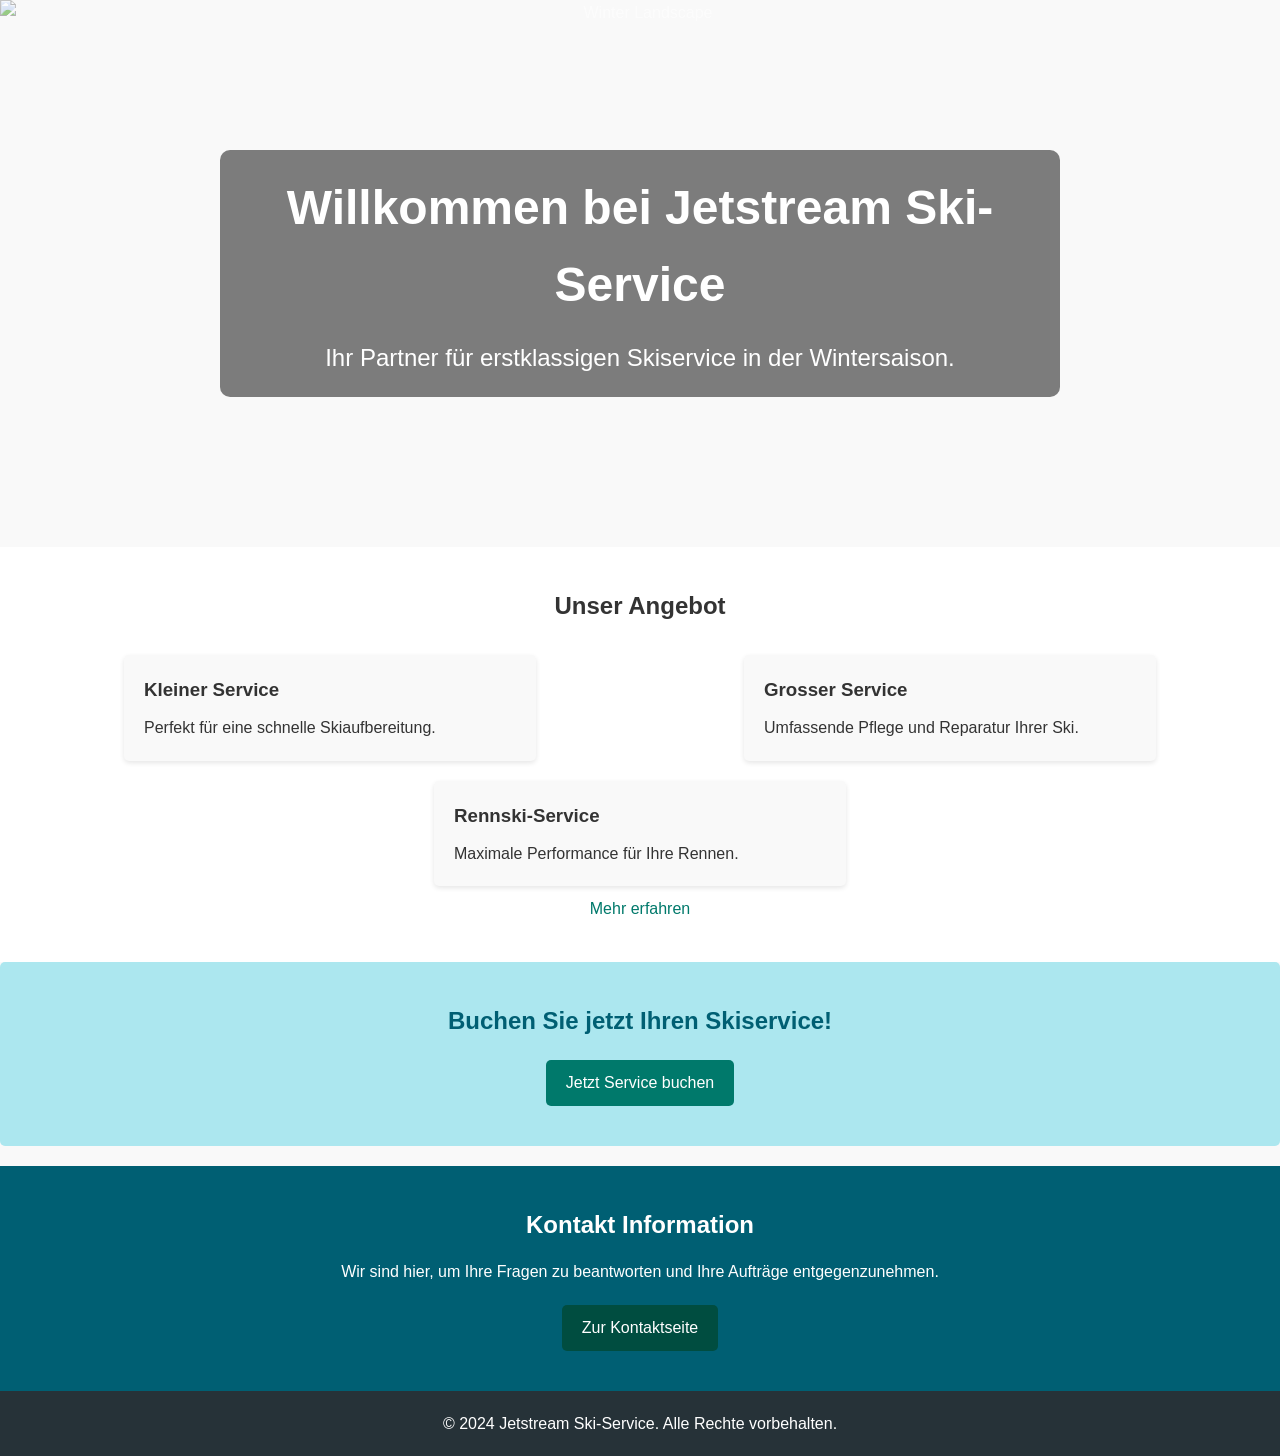
==== index.html @ f8b1b1ee "Add files via upload" ====
<!DOCTYPE html>
<html lang="de">
<head>
    <meta charset="UTF-8">
    <meta name="viewport" content="width=device-width, initial-scale=1.0">
    <title>Jetstream Ski-Service</title>
    <link rel="stylesheet" href="style.css">
</head>
<body>
    <!-- Hero Section -->
    <header class="hero">
        <div class="hero-content">
            <h1>Willkommen bei Jetstream Ski-Service</h1>
            <p>Ihr Partner für erstklassigen Skiservice in der Wintersaison.</p>
        </div>
        <!-- Replace this placeholder with your chosen video or image -->
        <!-- For a video: <video src="your-video.mp4" autoplay loop muted></video> -->
        <img src="Ski-Service Anmeldung1\Images\winter-4742436_1280.jpg" alt="Winter Landscape">
    </header>

    <!-- Service Overview -->
    <section class="services">
        <h2>Unser Angebot</h2>
        <div class="services-list">
            <div class="service-item">
                <h3>Kleiner Service</h3>
                <p>Perfekt für eine schnelle Skiaufbereitung.</p>
            </div>
            <div class="service-item">
                <h3>Grosser Service</h3>
                <p>Umfassende Pflege und Reparatur Ihrer Ski.</p>
            </div>
            <div class="service-item">
                <h3>Rennski-Service</h3>
                <p>Maximale Performance für Ihre Rennen.</p>
            </div>
        </div>
        <a href="angebote.html" class="btn">Mehr erfahren</a>
    </section>

    <!-- Call to Action -->
    <section class="cta">
        <h2>Buchen Sie jetzt Ihren Skiservice!</h2>
        <a href="anmeldung.html" class="btn">Jetzt Service buchen</a>
    </section>

    <!-- Contact Information Section -->
    <section class="contact-section">
        <h2>Kontakt Information</h2>
        <p>Wir sind hier, um Ihre Fragen zu beantworten und Ihre Aufträge entgegenzunehmen.</p>
        <a href="kontakt.html" class="btn">Zur Kontaktseite</a>
    </section>

    <!-- Footer -->
    <footer>
        <p>&copy; 2024 Jetstream Ski-Service. Alle Rechte vorbehalten.</p>
    </footer>
</body>
</html>
---- style.css ----
/* Reset */
body, h1, h2, h3, p, a {
    margin: 0;
    padding: 0;
    font-family: Arial, sans-serif;
    line-height: 1.6;
}

/* General Body Styles */
body {
    background-color: #f5f5f5;
    color: #333;
}

header, section, footer {
    padding: 20px;
    text-align: center;
}

a {
    color: #00796b;
    text-decoration: none;
}

a:hover {
    text-decoration: underline;
}

/* Hero Section */
.hero {
    position: relative;
    background: linear-gradient(135deg, #4facfe, #00f2fe); /* Blue Gradient */
    color: white;
    padding: 150px 20px;
    text-align: center;
}

.hero img, .hero video {
    position: absolute;
    top: 0;
    left: 0;
    width: 100%;
    height: 100%;
    object-fit: cover;
    z-index: -1;
    opacity: 0.6; /* Subtle overlay effect */
}

.hero-content {
    max-width: 800px;
    margin: 0 auto;
    background: rgba(0, 0, 0, 0.5);
    padding: 20px;
    border-radius: 10px;
}

.hero-content h1 {
    font-size: 3rem;
    margin-bottom: 15px;
}

.hero-content p {
    font-size: 1.5rem;
    margin: 0;
}

.hero {
    position: relative;
    background: url('assets/images/winter-7000429_1280.jpg') no-repeat center center/cover;
    color: white;
    padding: 150px 20px;
    text-align: center;
}


/* Services Section */
.services {
    background: #fff;
    padding: 40px 20px;
}

.services h2 {
    margin-bottom: 20px;
}

.services-list {
    display: flex;
    justify-content: space-around;
    flex-wrap: wrap;
}

.service-item {
    background: #f9f9f9;
    padding: 20px;
    margin: 10px;
    border-radius: 5px;
    box-shadow: 0 2px 5px rgba(0, 0, 0, 0.1);
    width: 30%;
    min-width: 250px;
    text-align: left;
}

.service-item h3 {
    margin-bottom: 10px;
}

/* Call to Action (Service Buchen) */
.cta {
    background: #ace7ef; /* Soft Pastel Blue */
    color: #005f73; /* Complementary teal text */
    padding: 40px 20px;
    border-radius: 5px;
}

.cta h2 {
    color: #005f73; /* Ensure heading is teal */
}

.cta .btn {
    display: inline-block;
    background: #00796b;
    color: white;
    padding: 10px 20px;
    text-decoration: none;
    margin-top: 20px;
    border-radius: 5px;
}

.cta .btn:hover {
    background: #004d40;
}

/* Contact Section */
.contact-section {
    background: #005f73; /* Deep Teal */
    color: white;
    padding: 40px 20px;
    text-align: center;
    margin-top: 20px;
}

.contact-section h2 {
    margin-bottom: 15px;
}

.contact-section p {
    margin-bottom: 20px;
}

.contact-section .btn {
    display: inline-block;
    background: #004d40;
    color: white;
    padding: 10px 20px;
    text-decoration: none;
    border-radius: 5px;
}

.contact-section .btn:hover {
    background: #00362f;
}

/* Footer */
footer {
    background: #263238;
    color: white;
    padding: 20px;
    text-align: center;
}

/* Angebote Page Styles */
.angebote-list {
    padding: 40px 20px;
    text-align: center;
}

.angebot-item {
    background: #f9f9f9;
    padding: 20px;
    margin: 15px auto;
    border-radius: 5px;
    box-shadow: 0 2px 5px rgba(0, 0, 0, 0.1);
    max-width: 600px;
    text-align: left;
}

.angebot-item h3 {
    margin-bottom: 10px;
}

.angebot-item p {
    margin-bottom: 15px;
}

.angebot-item .btn {
    display: inline-block;
    background: #00796b;
    color: white;
    padding: 10px 20px;
    text-decoration: none;
    border-radius: 5px;
}

.angebot-item .btn:hover {
    background: #004d40;
}

/* Responsive Design */
@media (max-width: 768px) {
    .services-list {
        flex-direction: column;
        align-items: center;
    }

    .service-item {
        width: 90%;
    }

    .angebot-item {
        width: 90%;
    }
}

/* Angebote Section */
.angebote-list {
    padding: 40px 20px;
    text-align: center;
}

.angebot-item {
    display: flex;
    align-items: center;
    justify-content: space-between;
    background: #f9f9f9;
    padding: 20px;
    margin: 15px auto;
    border-radius: 5px;
    box-shadow: 0 2px 5px rgba(0, 0, 0, 0.1);
    max-width: 900px;
    text-align: left;
}

.angebot-content {
    max-width: 60%; /* Text section takes 60% of the width */
}

.angebot-content h3 {
    margin-bottom: 10px;
}

.angebot-content p {
    margin-bottom: 15px;
}

.angebot-content .btn {
    display: inline-block;
    background: #00796b;
    color: white;
    padding: 10px 20px;
    text-decoration: none;
    border-radius: 5px;
}

.angebot-content .btn:hover {
    background: #004d40;
}

.angebot-photo {
    max-width: 30%; /* Photo section takes 30% of the width */
    text-align: center;
}

.angebot-photo img {
    width: 100%;
    height: auto;
    border-radius: 5px;
    box-shadow: 0 2px 5px rgba(0, 0, 0, 0.1);
}
/* Angebot Detail Page */
.angebot-detail {
    display: flex;
    flex-wrap: wrap;
    justify-content: center;
    align-items: center;
    padding: 20px;
}

.angebot-photo img {
    max-width: 100%;
    border-radius: 10px;
    box-shadow: 0 2px 5px rgba(0, 0, 0, 0.1);
    margin: 10px;
}

.angebot-description {
    max-width: 600px;
    margin: 20px;
    text-align: left;
}

.angebot-description ul {
    list-style-type: disc;
    padding-left: 20px;
}

.booking-info {
    background: #f9f9f9;
    padding: 20px;
    margin: 20px;
    border-radius: 10px;
    box-shadow: 0 2px 5px rgba(0, 0, 0, 0.1);
    text-align: left;
}

.booking-info table {
    width: 100%;
    border-collapse: collapse;
    margin: 10px 0;
}

.booking-info th, .booking-info td {
    border: 1px solid #ddd;
    padding: 8px;
    text-align: left;
}

.booking-info th {
    background-color: #00796b;
    color: white;
}

.booking-info .btn {
    display: inline-block;
    background: #00796b;
    color: white;
    padding: 10px 20px;
    text-decoration: none;
    border-radius: 5px;
    margin-top: 20px;
}

.booking-info .btn:hover {
    background: #004d40;
}

/* Add emphasis for price and duration */
.angebot-description p strong {
    color: #00796b;
    font-size: 1.2rem;
}

.booking-info table {
    width: 100%;
    border-collapse: collapse;
    margin: 10px 0;
}

.booking-info th, .booking-info td {
    border: 1px solid #ddd;
    padding: 8px;
    text-align: left;
}

.booking-info th {
    background-color: #00796b;
    color: white;
}

.booking-info th, .booking-info td {
    text-align: center;
    padding: 10px;
    border: 1px solid #ddd;
}

.booking-info th {
    background-color: #00796b;
    color: white;
}

.booking-info td {
    font-size: 1rem;
}

.booking-info td strong {
    color: #00796b;
}

/* Form Styles */
.registration-form {
    max-width: 700px;
    margin: 30px auto;
    padding: 30px;
    background: #f9f9f9;
    border-radius: 10px;
    box-shadow: 0 4px 10px rgba(0, 0, 0, 0.1);
}

.registration-form h2 {
    margin-bottom: 20px;
    color: #00796b;
    text-align: left;
}

.form-group {
    margin-bottom: 20px;
}

.form-group label {
    display: block;
    margin-bottom: 8px;
    font-weight: bold;
}

.form-group input, .form-group select {
    width: 100%;
    padding: 12px;
    border: 1px solid #ddd;
    border-radius: 5px;
    font-size: 1rem;
}

button.btn {
    background: #00796b;
    color: white;
    padding: 12px 20px;
    border: none;
    border-radius: 5px;
    font-size: 1.2rem;
    cursor: pointer;
    width: 100%;
}

button.btn:hover {
    background: #004d40;
}

/* Receipt Section */
.receipt-section {
    max-width: 700px;
    margin: 30px auto;
    padding: 30px;
    background: #e0f7fa;
    border-radius: 10px;
    box-shadow: 0 4px 10
}

/* General Styles */
body {
    font-family: Arial, sans-serif;
    margin: 0;
    padding: 0;
    background-color: #f9f9f9;
}

/* Header */
header {
    text-align: center;
    padding: 40px 20px;
    background: #00796b;
    color: white;
}

header h1 {
    font-size: 2.5rem;
    margin-bottom: 10px;
}

header p {
    font-size: 1.2rem;
}

/* Contact Details Section */
.contact-details {
    display: flex;
    flex-wrap: wrap;
    justify-content: space-around;
    margin: 20px auto;
    max-width: 1000px;
    padding: 20px;
    gap: 20px;
}

.contact-card {
    background: #ffffff;
    padding: 20px;
    border-radius: 10px;
    box-shadow: 0 4px 10px rgba(0, 0, 0, 0.1);
    text-align: center;
    flex: 1 1 calc(45% - 40px); /* Responsive sizing */
}

.contact-card h2 {
    color: #00796b;
    margin-bottom: 10px;
}

.contact-card p {
    margin: 5px 0;
}

/* Contact Form Section */
.contact-form-section {
    margin: 20px auto;
    max-width: 700px;
    padding: 20px;
    background: #ffffff;
    border-radius: 10px;
    box-shadow: 0 4px 10px rgba(0, 0, 0, 0.1);
    text-align: left;
}

.contact-form-section h2 {
    text-align: center;
    color: #00796b;
    margin-bottom: 20px;
}

.form-group {
    margin-bottom: 15px;
}

.form-group label {
    display: block;
    font-weight: bold;
    margin-bottom: 5px;
}

.form-group .required {
    color: red;
}

.form-group input,
.form-group textarea {
    width: 100%;
    padding: 10px;
    font-size: 1rem;
    border: 1px solid #ddd;
    border-radius: 5px;
}

button.btn {
    width: 100%;
    padding: 12px;
    font-size: 1.2rem;
    background: #00796b;
    color: white;
    border: none;
    border-radius: 5px;
    cursor: pointer;
}

button.btn:hover {
    background: #004d40;
}

.service-item.kleiner-service {
    background: url('assets/images/Photo1-1676316687-1024x1024.jpg') no-repeat center center/cover;
}

.service-item.grosser-service {
    background: url('assets/images/Photo2-1369519319-612x612.jpg') no-repeat center center/cover;
}

.service-item.rennski-service {
    background: url('assets/images/Photo3-1182818811-612x612.jpg') no-repeat center center/cover;
}

.service-item.bindung-montieren {
    background: url('assets/images/Photo4-1326851610-612x612.jpg') no-repeat center center/cover;
}

.service-item.fell-zuschneiden {
    background: url('assets/images/Photo5-577654822-612x612.jpg') no-repeat center center/cover;
}

.service-item.heisswachsen {
    background: url('assets/images/Photo6-516413721-612x612.jpg') no-repeat center center/cover;
}

.top-left-button {
    position: fixed;
    top: 20px;
    left: 20px;
    padding: 10px 20px;
    font-size: 16px;
    font-weight: bold;
    color: #ffffff;
    background: linear-gradient(45deg, #4CAF50, #2196F3);
    border: none;
    border-radius: 8px;
    text-decoration: none;
    box-shadow: 0px 4px 8px rgba(0, 0, 0, 0.2);
    transition: all 0.3s ease-in-out;
    z-index: 1000;
}

.top-left-button:hover {
    background: linear-gradient(45deg, #2196F3, #4CAF50);
    transform: scale(1.1);
    box-shadow: 0px 6px 12px rgba(0, 0, 0, 0.3);
}

@media (max-width: 768px) {
    .top-left-button {
        font-size: 14px;
        padding: 8px 16px;
    }
}
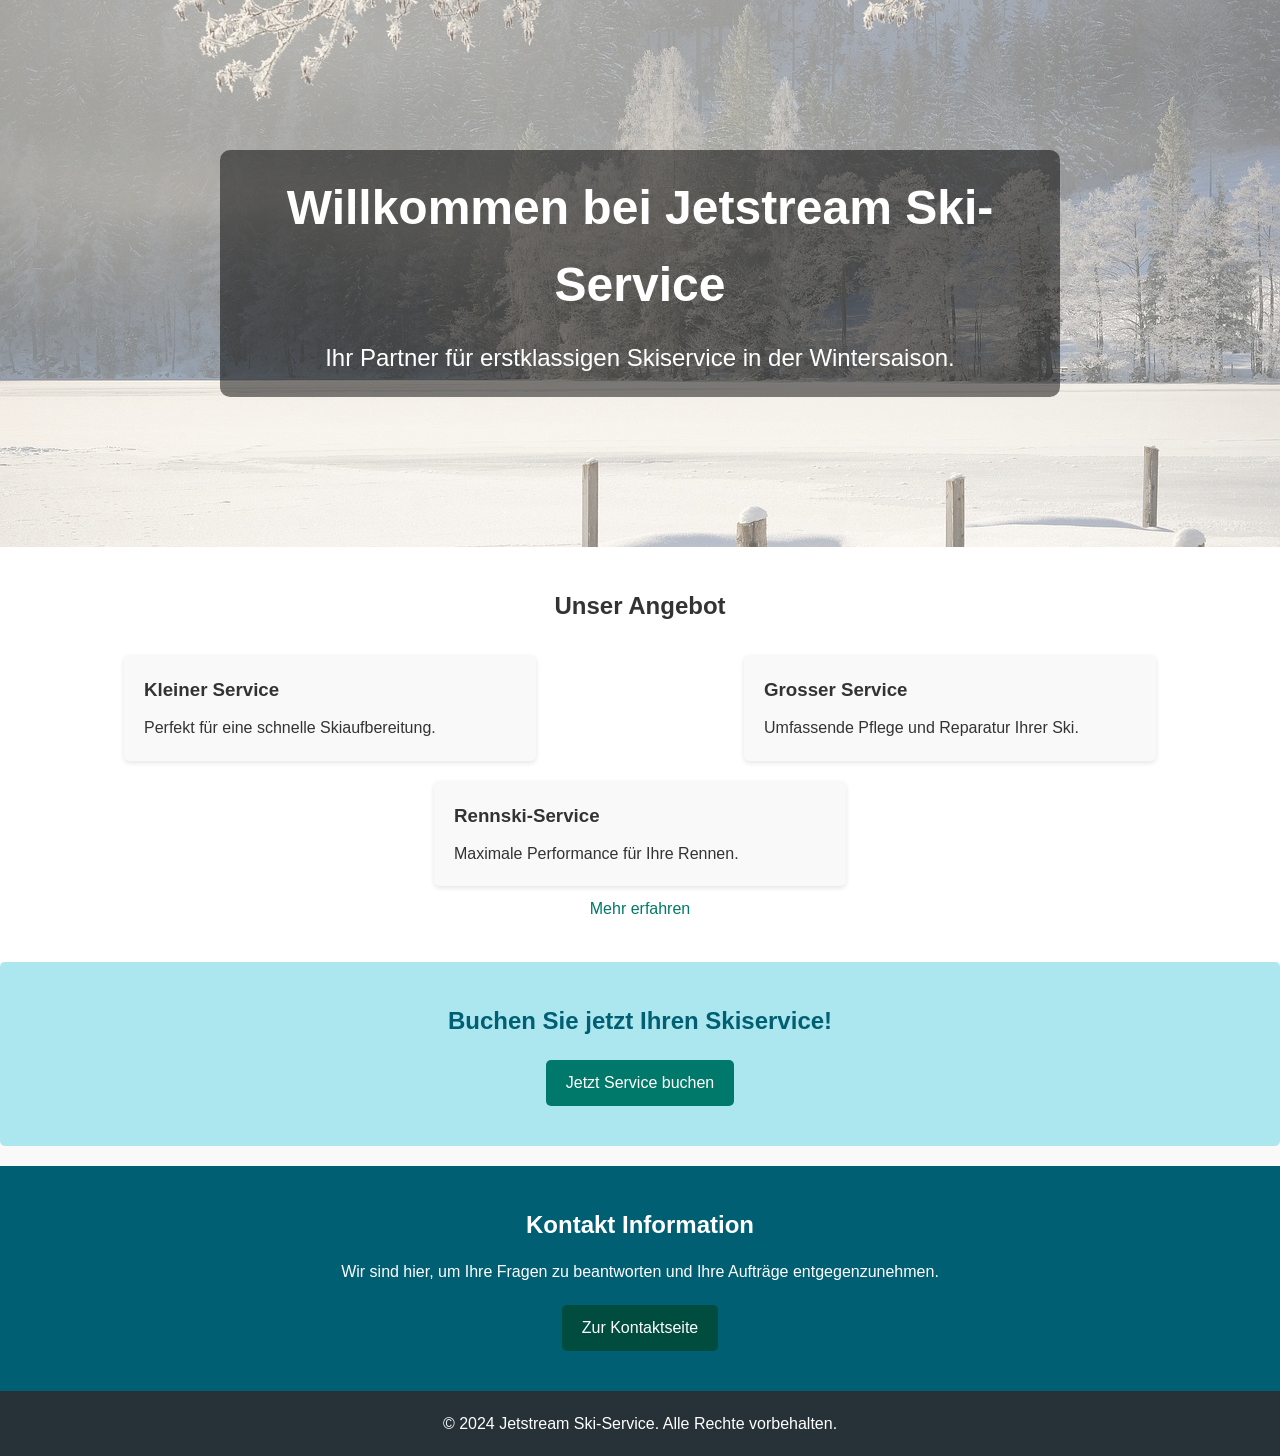
==== commit 4bc8e4f5: "Update index.html" ====
--- a/index.html
+++ b/index.html
@@ -15,7 +15,7 @@
         </div>
         <!-- Replace this placeholder with your chosen video or image -->
         <!-- For a video: <video src="your-video.mp4" autoplay loop muted></video> -->
-        <img src="Ski-Service Anmeldung1\Images\winter-4742436_1280.jpg" alt="Winter Landscape">
+        <img src="winter-7000429_1280.jpg" alt="Winter Landscape">
     </header>
 
     <!-- Service Overview -->
